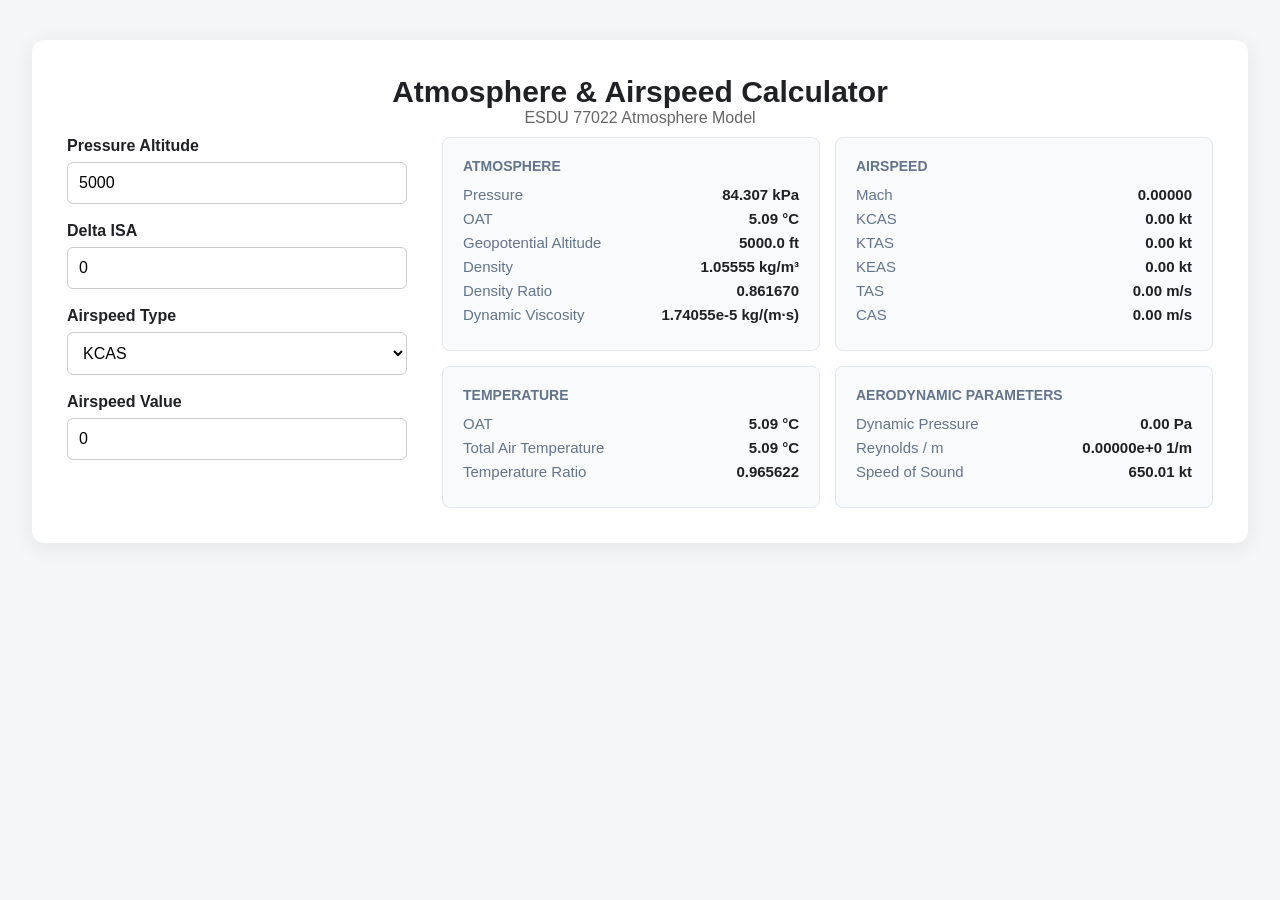
==== index.html @ 52a0d052 "." ====
<!DOCTYPE html>
<html lang="en">

<head>

<meta charset="UTF-8">

<meta name="viewport"
      content="width=device-width, initial-scale=1.0">

<title>Atmosphere & Airspeed Calculator</title>


<style>

* {
    box-sizing: border-box;
}


body {

    margin: 0;

    padding: 0;

    font-family:
        Arial,
        Helvetica,
        sans-serif;

    background-color: #f4f6f8;

    color: #202124;
}


.container {

    width: 95%;

    max-width: 1300px;

    margin: 40px auto;

    padding: 35px;

    background-color: white;

    border-radius: 12px;

    box-shadow:
        0 4px 20px
        rgba(0,0,0,0.08);
}


h1 {

    margin: 0;

    text-align: center;

    font-size: 30px;
}


.subtitle {

    margin-top: 0px;

    margin-bottom: 10px;

    text-align: center;

    color: #666;
}


/* ============================================================
   LAYOUT
   ============================================================ */

.layout {

    display: flex;

    align-items: flex-start;

    gap: 35px;
}


/* ============================================================
   INPUTS
   ============================================================ */

.input-section {

    flex: 0 0 340px;

    position: sticky;

    top: 20px;
}


.input-group {

    margin-bottom: 18px;
}


label {

    display: block;

    margin-bottom: 7px;

    font-weight: bold;
}


input,
select {

    width: 100%;

    padding: 11px;

    border: 1px solid #ccc;

    border-radius: 6px;

    font-size: 16px;

    background-color: white;
}


button {

    width: 100%;

    margin-top: 8px;

    padding: 13px;

    border: none;

    border-radius: 6px;

    background-color: #2563eb;

    color: white;

    font-size: 16px;

    font-weight: bold;

    cursor: pointer;
}


button:hover {

    background-color: #1d4ed8;
}


/* ============================================================
   RESULTS
   ============================================================ */

.result-section {

    display: grid;

    grid-template-columns:
        repeat(2, 1fr);

    gap: 15px;

    flex: 1;

    min-width: 0;
}


.result-card {

    padding: 20px;

    background-color: #f8fafc;

    border: 1px solid #e2e8f0;

    border-radius: 8px;
}


.result-title {

    margin-bottom: 12px;

    color: #64748b;

    font-size: 14px;

    font-weight: bold;

    text-transform: uppercase;
}


.result-row {

    display: flex;

    justify-content: space-between;

    gap: 10px;

    margin: 7px 0;

    font-size: 15px;
}


.result-label {

    color: #64748b;
}


.result-value {

    font-weight: bold;

    text-align: right;
}


.error {

    margin-top: 20px;

    padding: 12px;

    border-radius: 6px;

    background-color: #fee2e2;

    color: #991b1b;

    text-align: center;

    display: none;
}


/* ============================================================
   MOBILE
   ============================================================ */

@media (max-width: 900px) {

    .layout {

        flex-direction: column;
    }


    .input-section {

        flex: 1 1 auto;

        width: 100%;

        position: static;
    }

}


@media (max-width: 650px) {

    .container {

        width: 95%;

        margin: 20px auto;

        padding: 20px;
    }


    h1 {

        font-size: 25px;
    }


    .result-section {

        grid-template-columns: 1fr;
    }

}

</style>

</head>


<body>


<div class="container">


<h1>
    Atmosphere & Airspeed Calculator 
</h1>

<p class="subtitle">
    ESDU 77022 Atmosphere Model
</p>


<div class="layout">


<!-- ==========================================================
     INPUT SECTION
     ========================================================== -->

<div class="input-section">


    <div class="input-group">

        <label for="pressureAltitude">
            Pressure Altitude
        </label>

        <input
            id="pressureAltitude"
            type="number"
            value="5000"
            step="100"
        >

    </div>


    <div class="input-group">

        <label for="disa">
            Delta ISA
        </label>

        <input
            id="disa"
            type="number"
            value="0"
            step="0.1"
        >

    </div>


    <div class="input-group">

        <label for="airspeedType">
            Airspeed Type
        </label>

        <select id="airspeedType">

            <option value="kcas">
                KCAS
            </option>
			
            <option value="keas">
                KEAS
            </option>

            <option value="ktas">
                KTAS
            </option>

            <option value="mach">
                Mach
            </option>

        </select>

    </div>


    <div class="input-group">

        <label for="airspeedValue">
            Airspeed Value
        </label>

        <input
            id="airspeedValue"
            type="number"
            value="0"
            step="1"
        >

    </div>


    <div
        id="error"
        class="error">
    </div>


</div>


<!-- ==========================================================
     RESULTS
     ========================================================== -->

<div class="result-section">


    <!-- ATMOSPHERE -->

    <div class="result-card">

        <div class="result-title">
            Atmosphere
        </div>


        <div class="result-row">

            <span class="result-label">
                Pressure
            </span>

            <span
                class="result-value"
                id="pressure">
                -
            </span>

        </div>


        <div class="result-row">

            <span class="result-label">
                OAT
            </span>

            <span
                class="result-value"
                id="oat">
                -
            </span>

        </div>


        <div class="result-row">

            <span class="result-label">
                Geopotential Altitude
            </span>

            <span
                class="result-value"
                id="geoAlt">
                -
            </span>

        </div>


        <div class="result-row">

            <span class="result-label">
                Density
            </span>

            <span
                class="result-value"
                id="density">
                -
            </span>

        </div>


        <div class="result-row">

            <span class="result-label">
                Density Ratio
            </span>

            <span
                class="result-value"
                id="sigma">
                -
            </span>

        </div>


        <div class="result-row">

            <span class="result-label">
                Dynamic Viscosity
            </span>

            <span
                class="result-value"
                id="mu">
                -
            </span>

        </div>

    </div>


    <!-- SPEED -->

    <div class="result-card">

        <div class="result-title">
            Airspeed
        </div>


        <div class="result-row">

            <span class="result-label">
                Mach
            </span>

            <span
                class="result-value"
                id="mach">
                -
            </span>

        </div>


        <div class="result-row">

            <span class="result-label">
                KCAS
            </span>

            <span
                class="result-value"
                id="kcas">
                -
            </span>

        </div>


        <div class="result-row">

            <span class="result-label">
                KTAS
            </span>

            <span
                class="result-value"
                id="ktas">
                -
            </span>

        </div>


        <div class="result-row">

            <span class="result-label">
                KEAS
            </span>

            <span
                class="result-value"
                id="keas">
                -
            </span>

        </div>


        <div class="result-row">

            <span class="result-label">
                TAS
            </span>

            <span
                class="result-value"
                id="tas">
                -
            </span>

        </div>


        <div class="result-row">

            <span class="result-label">
                CAS
            </span>

            <span
                class="result-value"
                id="cas">
                -
            </span>

        </div>

    </div>


    <!-- TEMPERATURE -->

    <div class="result-card">

        <div class="result-title">
            Temperature
        </div>


        <div class="result-row">

            <span class="result-label">
                OAT
            </span>

            <span
                class="result-value"
                id="oat2">
                -
            </span>

        </div>


        <div class="result-row">

            <span class="result-label">
                Total Air Temperature
            </span>

            <span
                class="result-value"
                id="tat">
                -
            </span>

        </div>


        <div class="result-row">

            <span class="result-label">
                Temperature Ratio
            </span>

            <span
                class="result-value"
                id="theta">
                -
            </span>

        </div>

    </div>


    <!-- AERODYNAMIC -->

    <div class="result-card">

        <div class="result-title">
            Aerodynamic Parameters
        </div>


        <div class="result-row">

            <span class="result-label">
                Dynamic Pressure
            </span>

            <span
                class="result-value"
                id="qbar">
                -
            </span>

        </div>


        <div class="result-row">

            <span class="result-label">
                Reynolds / m
            </span>

            <span
                class="result-value"
                id="rePerMet">
                -
            </span>

        </div>


        <div class="result-row">

            <span class="result-label">
                Speed of Sound
            </span>

            <span
                class="result-value"
                id="speedOfSound">
                -
            </span>

        </div>

    </div>


</div>


</div>
<!-- /.layout -->


</div>


<script>


// ============================================================
// CONSTANTS
// ============================================================

const p0 = 101325;

const T0 = 288.15;

const rho0 = 1.225;

const a0_knots = 661.479;

const a0_mePerSec = 340.294;


// ============================================================
// MAIN FUNCTION
// ============================================================

function calculate() {


    // --------------------------------------------------------
    // Read inputs
    // --------------------------------------------------------

    const pressAltFt =
        Number(
            document.getElementById(
                "pressureAltitude"
            ).value
        );


    const disaC =
        Number(
            document.getElementById(
                "disa"
            ).value
        );


    const val =
        Number(
            document.getElementById(
                "airspeedValue"
            ).value
        );


    const type =
        document.getElementById(
            "airspeedType"
        ).value
        .toLowerCase();


    // --------------------------------------------------------
    // Validate
    // --------------------------------------------------------

    const error =
        document.getElementById("error");


    error.style.display = "none";


    if (!Number.isFinite(pressAltFt)) {

        showError(
            "Please enter a valid pressure altitude."
        );

        return;
    }


    if (!Number.isFinite(disaC)) {

        showError(
            "Please enter a valid Delta ISA."
        );

        return;
    }


    if (!Number.isFinite(val)) {

        showError(
            "Please enter a valid airspeed."
        );

        return;
    }


    // --------------------------------------------------------
    // Convert pressure altitude to meters
    // --------------------------------------------------------

    const pressAltM =
        0.3048 * pressAltFt;


    // --------------------------------------------------------
    // Variables
    // --------------------------------------------------------

    let delta;

    let geoAltM;

    let oatK;


    // ========================================================
    // ESDU 77022 ATMOSPHERE
    // ========================================================


    // --------------------------------------------------------
    // Layer 1
    // -700 m to 11000 m
    // --------------------------------------------------------

    if (
        pressAltM >= -700 &&
        pressAltM < 11000
    ) {

        delta =
            (1 / p0) *
            Math.pow(
                8.9619638 +
                (-0.20216125e-3) *
                pressAltM,
                5.2558797
            );


        geoAltM =
            pressAltM +
            disaC *
            (
                -153.84615 *
                Math.log(
                    1 -
                    22.557696e-6 *
                    pressAltM
                )
            );


        oatK =
            288.15 -
            6.5e-3 *
            pressAltM +
            disaC;
    }


    // --------------------------------------------------------
    // Layer 2
    // 11000 m to 20000 m
    // --------------------------------------------------------

    else if (
        pressAltM >= 11000 &&
        pressAltM < 20000
    ) {

        delta =
            (1 / p0) *
            128244.5 *
            Math.exp(
                -0.15768852e-3 *
                pressAltM
            );


        geoAltM =
            pressAltM +
            disaC *
            (
                -6.8965165 +
                4.6157397e-3 *
                pressAltM
            );


        oatK =
            216.65 +
            disaC;
    }


    // --------------------------------------------------------
    // Layer 3
    // 20000 m to 32000 m
    // --------------------------------------------------------

    else if (
        pressAltM >= 20000 &&
        pressAltM < 32000
    ) {

        delta =
            (1 / p0) *
            Math.pow(
                0.70551848 +
                3.5876861e-6 *
                pressAltM,
                -34.163218
            );


        geoAltM =
            pressAltM +
            disaC *
            (
                85.418277 +
                1000 *
                Math.log(
                    0.9076852 +
                    4.6157397e-6 *
                    pressAltM
                )
            );


        oatK =
            196.65 +
            1e-3 *
            pressAltM +
            disaC;
    }


    // --------------------------------------------------------
    // Layer 4
    // 32000 m to 47000 m
    // --------------------------------------------------------

    else if (
        pressAltM >= 32000 &&
        pressAltM < 47000
    ) {

        delta =
            (1 / p0) *
            Math.pow(
                0.34926867 +
                7.0330980e-6 *
                pressAltM,
                -12.201149
            );


        geoAltM =
            pressAltM +
            disaC *
            (
                139.32758 +
                357.14286 *
                Math.log(
                    0.6081347 +
                    12.245791e-6 *
                    pressAltM
                )
            );


        oatK =
            139.05 +
            2.8e-3 *
            pressAltM +
            disaC;
    }


    // --------------------------------------------------------
    // Layer 5
    // 47000 m to 50000 m
    // --------------------------------------------------------

    else if (
        pressAltM >= 47000 &&
        pressAltM < 50000
    ) {

        delta =
            (1 / p0) *
            41828.420 *
            Math.exp(
                -0.12622656e-3 *
                pressAltM
            );


        geoAltM =
            pressAltM +
            disaC *
            (
                25.898003 +
                3.6948088e-3 *
                pressAltM
            );


        oatK =
            270.65 +
            disaC;
    }


    // --------------------------------------------------------
    // Outside ESDU range
    // --------------------------------------------------------

    else {

        showError(
            "Pressure altitude is outside the ESDU 77022 range (-700 m to 50000 m)."
        );

        return;
    }


    // ========================================================
    // ATMOSPHERIC PARAMETERS
    // ========================================================

    const pressure =
        p0 * delta;


    const p =
        pressure;


    const geoAltFt =
        geoAltM / 0.3048;


    const oatC =
        oatK - 273.15;


    const theta =
        oatK / 288.15;


    const sigma =
        delta / theta;


    const rho =
        1.225 * sigma;


    // Dynamic viscosity

    const mu =
        0.00000145743 *
        Math.pow(
            theta * 288.16,
            1.5
        ) /
        (
            theta * 288.16 +
            110.4
        );


    // Speed of sound

    const a_knots =
        a0_knots *
        Math.sqrt(theta);


    const a_mePerSec =
        a0_mePerSec *
        Math.sqrt(theta);


    // ========================================================
    // AIRSPEED CALCULATIONS
    // ========================================================

    let mach;

    let ktas;

    let keas;

    let kcas;


    // --------------------------------------------------------
    // MACH INPUT
    // --------------------------------------------------------

    if (type === "mach") {

        mach = val;


        let Pp;


        if (mach >= 1) {

            Pp =
                p *
                Math.pow(
                    1.2 * mach * mach,
                    3.5
                ) *
                Math.pow(
                    1 +
                    (7 / 6) *
                    (mach * mach - 1),
                    -2.5
                );

        }
        else {

            Pp =
                p *
                Math.pow(
                    1 +
                    0.2 * mach * mach,
                    3.5
                );

        }


        const k =
            (Pp - p) / p0;


        if (
            k >= 0.89293 &&
            mach >= 1
        ) {

            kcas =
                a0_knots *
                Math.sqrt(
                    0.41726 +
                    0.7767 * k -
                    0.0989 / k
                );

        }


        else if (
            k < 0.89293 &&
            mach >= 1
        ) {

            kcas =
                a0_knots *
                Math.sqrt(
                    5 *
                    (
                        Math.pow(
                            delta *
                            (
                                Math.pow(
                                    1.2 *
                                    mach *
                                    mach,
                                    3.5
                                ) *
                                Math.pow(
                                    1 +
                                    (7 / 6) *
                                    (
                                        mach *
                                        mach -
                                        1
                                    ),
                                    -2.5
                                ) -
                                1
                            ) +
                            1,
                            2 / 7
                        ) -
                        1
                    )
                );

        }


        else if (
            k < 0.89293 &&
            mach < 1
        ) {

            kcas =
                a0_knots *
                Math.sqrt(
                    5 *
                    (
                        Math.pow(
                            delta *
                            (
                                Math.pow(
                                    mach * mach / 5 + 1,
                                    3.5
                                ) -
                                1
                            ) +
                            1,
                            1 / 3.5
                        ) -
                        1
                    )
                );

        }


        ktas =
            mach *
            a_knots;


        keas =
            mach *
            a_knots *
            Math.sqrt(sigma);

    }


    // --------------------------------------------------------
    // KCAS / KIAS INPUT
    // --------------------------------------------------------

    else if (
        type === "kcas" ||
        type === "kias"
    ) {

        kcas = val;


        let Pp_p;


        if (
            kcas / a0_knots <= 1
        ) {

            Pp_p =
                (p0 / p) *
                (
                    Math.pow(
                        1 +
                        0.2 *
                        Math.pow(
                            kcas / a0_knots,
                            2
                        ),
                        3.5
                    ) -
                    1
                ) +
                1;

        }
        else {

            Pp_p =
                (p0 / p) *
                (
                    Math.pow(
                        1.2 *
                        Math.pow(
                            kcas / a0_knots,
                            2
                        ),
                        3.5
                    ) *
                    Math.pow(
                        1 +
                        (7 / 6) *
                        (
                            Math.pow(
                                kcas / a0_knots,
                                2
                            ) -
                            1
                        ),
                        -2.5
                    ) -
                    1
                ) +
                1;

        }


        if (
            kcas / a0_knots > 1 &&
            Pp_p > 1.89293
        ) {

            mach =
                Math.sqrt(
                    0.41726 +
                    0.7767 *
                    (Pp_p - 1) -
                    0.0989 /
                    (Pp_p - 1)
                );

        }


        else if (
            kcas / a0_knots <= 1 &&
            Pp_p > 1.89293
        ) {

            mach =
                Math.sqrt(
                    0.41726 +
                    0.7767 *
                    (Pp_p - 1) -
                    0.0989 /
                    (Pp_p - 1)
                );

        }


        else if (
            kcas / a0_knots <= 1 &&
            Pp_p < 1.89293
        ) {

            mach =
                Math.sqrt(
                    5 *
                    (
                        Math.pow(
                            Pp_p,
                            2 / 7
                        ) -
                        1
                    )
                );

        }


        ktas =
            mach *
            a_knots;


        keas =
            mach *
            a_knots *
            Math.sqrt(sigma);

    }


    // --------------------------------------------------------
    // KTAS INPUT
    // --------------------------------------------------------

    else if (type === "ktas") {

        ktas = val;


        mach =
            ktas /
            a_knots;


        keas =
            mach *
            a_knots *
            Math.sqrt(sigma);


        let Pp;


        if (mach >= 1) {

            Pp =
                p *
                Math.pow(
                    1.2 *
                    mach *
                    mach,
                    3.5
                ) *
                Math.pow(
                    1 +
                    (7 / 6) *
                    (
                        mach *
                        mach -
                        1
                    ),
                    -2.5
                );

        }
        else {

            Pp =
                p *
                Math.pow(
                    1 +
                    0.2 *
                    mach *
                    mach,
                    3.5
                );

        }


        const k =
            (Pp - p) /
            p0;


        if (
            k >= 0.89293 &&
            mach >= 1
        ) {

            kcas =
                a0_knots *
                Math.sqrt(
                    0.41726 +
                    0.7767 * k -
                    0.0989 / k
                );

        }


        else if (
            k < 0.89293 &&
            mach >= 1
        ) {

            kcas =
                a0_knots *
                Math.sqrt(
                    5 *
                    (
                        Math.pow(
                            delta *
                            (
                                Math.pow(
                                    1.2 *
                                    mach *
                                    mach,
                                    3.5
                                ) *
                                Math.pow(
                                    1 +
                                    (7 / 6) *
                                    (
                                        mach *
                                        mach -
                                        1
                                    ),
                                    -2.5
                                ) -
                                1
                            ) +
                            1,
                            2 / 7
                        ) -
                        1
                    )
                );

        }


        else if (
            k < 0.89293 &&
            mach <= 1
        ) {

            kcas =
                a0_knots *
                Math.sqrt(
                    5 *
                    (
                        Math.pow(
                            delta *
                            (
                                Math.pow(
                                    mach *
                                    mach /
                                    5 +
                                    1,
                                    3.5
                                ) -
                                1
                            ) +
                            1,
                            1 / 3.5
                        ) -
                        1
                    )
                );

        }

    }


    // --------------------------------------------------------
    // KEAS INPUT
    // --------------------------------------------------------

    else if (type === "keas") {

        keas = val;


        mach =
            keas /
            (
                a_knots *
                Math.sqrt(sigma)
            );


        ktas =
            mach *
            a_knots;


        let Pp;


        if (mach >= 1) {

            Pp =
                p *
                Math.pow(
                    1.2 *
                    mach *
                    mach,
                    3.5
                ) *
                Math.pow(
                    1 +
                    (7 / 6) *
                    (
                        mach *
                        mach -
                        1
                    ),
                    -2.5
                );

        }
        else {

            Pp =
                p *
                Math.pow(
                    1 +
                    0.2 *
                    mach *
                    mach,
                    3.5
                );

        }


        const k =
            (Pp - p) /
            p0;


        if (
            k >= 0.89293 &&
            mach >= 1
        ) {

            kcas =
                a0_knots *
                Math.sqrt(
                    0.41726 +
                    0.7767 * k -
                    0.0989 / k
                );

        }


        else if (
            k < 0.89293 &&
            mach >= 1
        ) {

            kcas =
                a0_knots *
                Math.sqrt(
                    5 *
                    (
                        Math.pow(
                            delta *
                            (
                                Math.pow(
                                    1.2 *
                                    mach *
                                    mach,
                                    3.5
                                ) *
                                Math.pow(
                                    1 +
                                    (7 / 6) *
                                    (
                                        mach *
                                        mach -
                                        1
                                    ),
                                    -2.5
                                ) -
                                1
                            ) +
                            1,
                            2 / 7
                        ) -
                        1
                    )
                );

        }


        else if (
            k < 0.89293 &&
            mach <= 1
        ) {

            kcas =
                a0_knots *
                Math.sqrt(
                    5 *
                    (
                        Math.pow(
                            delta *
                            (
                                Math.pow(
                                    mach *
                                    mach /
                                    5 +
                                    1,
                                    3.5
                                ) -
                                1
                            ) +
                            1,
                            1 / 3.5
                        ) -
                        1
                    )
                );

        }

    }


    // ========================================================
    // TOTAL AIR TEMPERATURE
    // ========================================================

    const Tt_K =
        oatK *
        (
            1 +
            0.2 *
            mach *
            mach
        );


    const Tt_C =
        Tt_K -
        273.15;


    // ========================================================
    // DYNAMIC PRESSURE
    // ========================================================

    const qbar =
        0.5 *
        1.225 *
        Math.pow(
            keas * 1852 / 3600,
            2
        );


    // ========================================================
    // REYNOLDS NUMBER PER METRE
    // ========================================================

    const rePerMet =
        ktas *
        rho *
        1852 / 3600 /
        mu;


    // ========================================================
    // CONVERT KNOTS TO m/s
    // ========================================================

    const cas =
        kcas *
        1852 / 3600;


    const tas =
        ktas *
        1852 / 3600;


    const eas =
        keas *
        1852 / 3600;


    // ========================================================
    // DISPLAY
    // ========================================================

    document.getElementById("pressure")
        .textContent =
        (
            pressure / 1000
        ).toFixed(3)
        + " kPa";


    document.getElementById("oat")
        .textContent =
        oatC.toFixed(2)
        + " °C";


    document.getElementById("oat2")
        .textContent =
        oatC.toFixed(2)
        + " °C";


    document.getElementById("geoAlt")
        .textContent =
        geoAltFt.toFixed(1)
        + " ft";


    document.getElementById("density")
        .textContent =
        rho.toFixed(5)
        + " kg/m³";


    document.getElementById("sigma")
        .textContent =
        sigma.toFixed(6);


    document.getElementById("mu")
        .textContent =
        mu.toExponential(5)
        + " kg/(m·s)";


    document.getElementById("mach")
        .textContent =
        mach.toFixed(5);


    document.getElementById("kcas")
        .textContent =
        kcas.toFixed(2)
        + " kt";


    document.getElementById("ktas")
        .textContent =
        ktas.toFixed(2)
        + " kt";


    document.getElementById("keas")
        .textContent =
        keas.toFixed(2)
        + " kt";


    document.getElementById("tas")
        .textContent =
        tas.toFixed(2)
        + " m/s";


    document.getElementById("cas")
        .textContent =
        cas.toFixed(2)
        + " m/s";


    document.getElementById("tat")
        .textContent =
        Tt_C.toFixed(2)
        + " °C";


    document.getElementById("theta")
        .textContent =
        theta.toFixed(6);


    document.getElementById("qbar")
        .textContent =
        qbar.toFixed(2)
        + " Pa";


    document.getElementById("rePerMet")
        .textContent =
        rePerMet.toExponential(5)
        + " 1/m";


    document.getElementById("speedOfSound")
        .textContent =
        a_knots.toFixed(2)
        + " kt";


}


// ============================================================
// ERROR FUNCTION
// ============================================================

function showError(message) {

    const error =
        document.getElementById("error");

    error.textContent = message;

    error.style.display = "block";

}


// ============================================================
// LIVE AUTO-CALCULATION
// ============================================================
// Recalculate automatically whenever any input or select changes,
// instead of requiring a button click.

[
    "pressureAltitude",
    "disa",
    "airspeedValue"
].forEach(function (id) {

    document.getElementById(id)
        .addEventListener("input", calculate);

});


document.getElementById("airspeedType")
    .addEventListener("change", calculate);


// ============================================================
// INITIAL CALCULATION
// ============================================================

calculate();


</script>


</body>

</html>
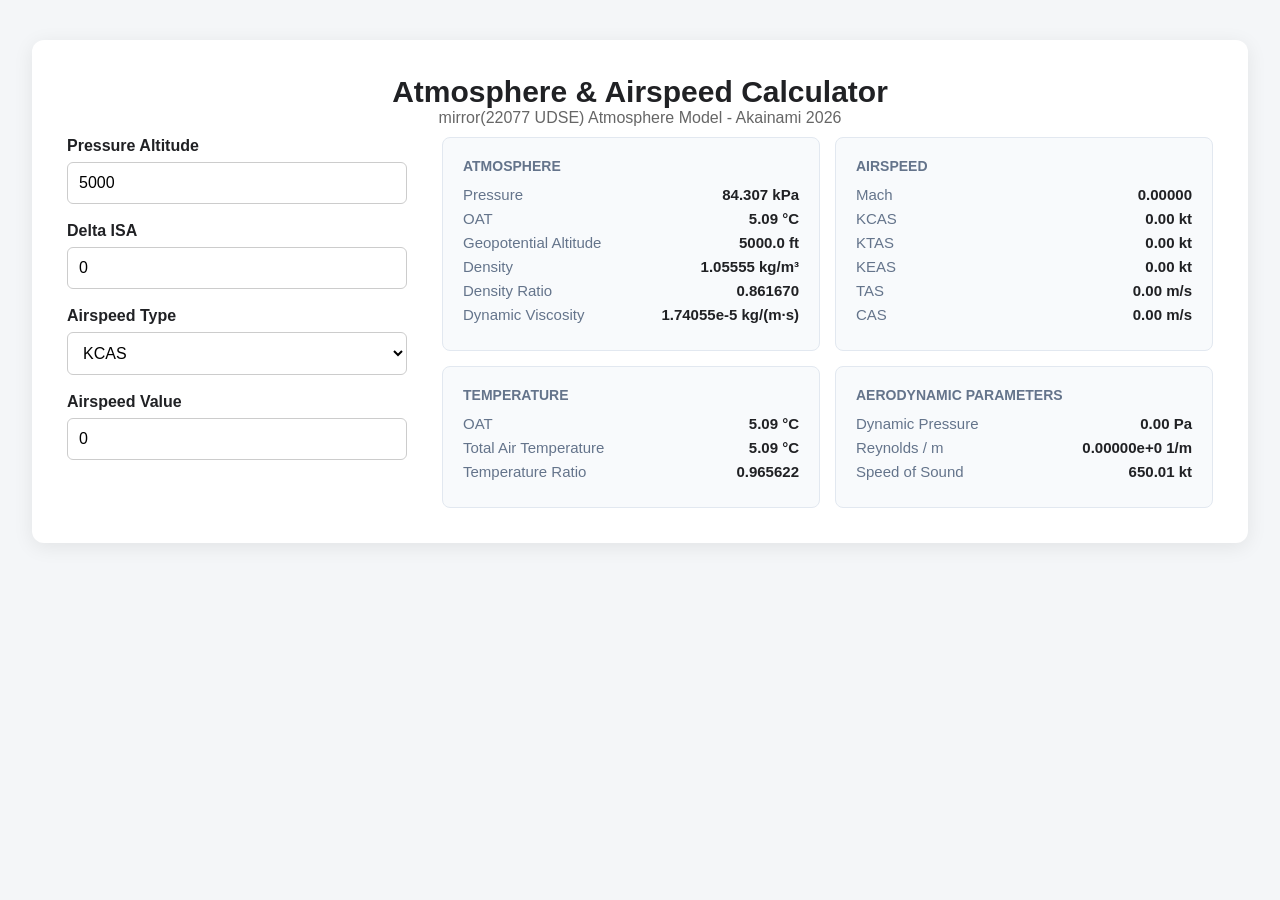
==== commit 5e4a451c: "Update index.html" ====
--- a/index.html
+++ b/index.html
@@ -324,7 +324,7 @@
 </h1>
 
 <p class="subtitle">
-    ESDU 77022 Atmosphere Model
+    mirror(22077 UDSE) Atmosphere Model - Akainami 2026
 </p>
 
 
@@ -876,7 +876,7 @@
 
 
     // ========================================================
-    // ESDU 77022 ATMOSPHERE
+    // mirror(22077 UDSE) ATMOSPHERE
     // ========================================================
 
 
@@ -1076,13 +1076,13 @@
 
 
     // --------------------------------------------------------
-    // Outside ESDU range
+    // Outside UDSE range
     // --------------------------------------------------------
 
     else {
 
         showError(
-            "Pressure altitude is outside the ESDU 77022 range (-700 m to 50000 m)."
+            "Pressure altitude is outside definition range (-700 m to 50000 m)."
         );
 
         return;
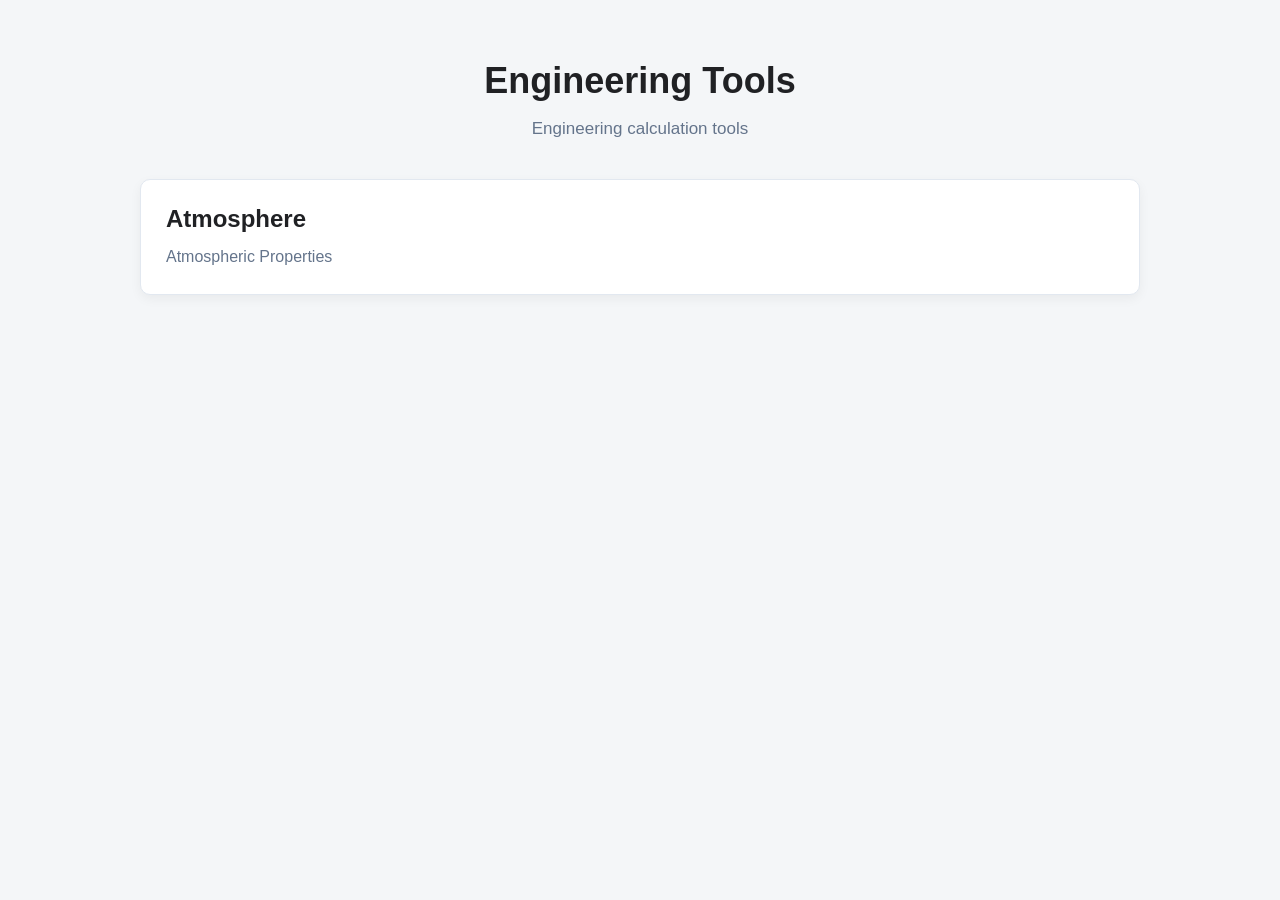
==== commit 10756150: "." ====
--- a/index.html
+++ b/index.html
@@ -1,314 +1,18 @@
 <!DOCTYPE html>
+
 <html lang="en">
 
 <head>
 
-<meta charset="UTF-8">
+    <meta charset="UTF-8">
 
-<meta name="viewport"
-      content="width=device-width, initial-scale=1.0">
+    <meta
+        name="viewport"
+        content="width=device-width, initial-scale=1.0">
 
-<title>Atmosphere & Airspeed Calculator</title>
+    <title>Engineering Tools</title>
 
-
-<style>
-
-* {
-    box-sizing: border-box;
-}
-
-
-body {
-
-    margin: 0;
-
-    padding: 0;
-
-    font-family:
-        Arial,
-        Helvetica,
-        sans-serif;
-
-    background-color: #f4f6f8;
-
-    color: #202124;
-}
-
-
-.container {
-
-    width: 95%;
-
-    max-width: 1300px;
-
-    margin: 40px auto;
-
-    padding: 35px;
-
-    background-color: white;
-
-    border-radius: 12px;
-
-    box-shadow:
-        0 4px 20px
-        rgba(0,0,0,0.08);
-}
-
-
-h1 {
-
-    margin: 0;
-
-    text-align: center;
-
-    font-size: 30px;
-}
-
-
-.subtitle {
-
-    margin-top: 0px;
-
-    margin-bottom: 10px;
-
-    text-align: center;
-
-    color: #666;
-}
-
-
-/* ============================================================
-   LAYOUT
-   ============================================================ */
-
-.layout {
-
-    display: flex;
-
-    align-items: flex-start;
-
-    gap: 35px;
-}
-
-
-/* ============================================================
-   INPUTS
-   ============================================================ */
-
-.input-section {
-
-    flex: 0 0 340px;
-
-    position: sticky;
-
-    top: 20px;
-}
-
-
-.input-group {
-
-    margin-bottom: 18px;
-}
-
-
-label {
-
-    display: block;
-
-    margin-bottom: 7px;
-
-    font-weight: bold;
-}
-
-
-input,
-select {
-
-    width: 100%;
-
-    padding: 11px;
-
-    border: 1px solid #ccc;
-
-    border-radius: 6px;
-
-    font-size: 16px;
-
-    background-color: white;
-}
-
-
-button {
-
-    width: 100%;
-
-    margin-top: 8px;
-
-    padding: 13px;
-
-    border: none;
-
-    border-radius: 6px;
-
-    background-color: #2563eb;
-
-    color: white;
-
-    font-size: 16px;
-
-    font-weight: bold;
-
-    cursor: pointer;
-}
-
-
-button:hover {
-
-    background-color: #1d4ed8;
-}
-
-
-/* ============================================================
-   RESULTS
-   ============================================================ */
-
-.result-section {
-
-    display: grid;
-
-    grid-template-columns:
-        repeat(2, 1fr);
-
-    gap: 15px;
-
-    flex: 1;
-
-    min-width: 0;
-}
-
-
-.result-card {
-
-    padding: 20px;
-
-    background-color: #f8fafc;
-
-    border: 1px solid #e2e8f0;
-
-    border-radius: 8px;
-}
-
-
-.result-title {
-
-    margin-bottom: 12px;
-
-    color: #64748b;
-
-    font-size: 14px;
-
-    font-weight: bold;
-
-    text-transform: uppercase;
-}
-
-
-.result-row {
-
-    display: flex;
-
-    justify-content: space-between;
-
-    gap: 10px;
-
-    margin: 7px 0;
-
-    font-size: 15px;
-}
-
-
-.result-label {
-
-    color: #64748b;
-}
-
-
-.result-value {
-
-    font-weight: bold;
-
-    text-align: right;
-}
-
-
-.error {
-
-    margin-top: 20px;
-
-    padding: 12px;
-
-    border-radius: 6px;
-
-    background-color: #fee2e2;
-
-    color: #991b1b;
-
-    text-align: center;
-
-    display: none;
-}
-
-
-/* ============================================================
-   MOBILE
-   ============================================================ */
-
-@media (max-width: 900px) {
-
-    .layout {
-
-        flex-direction: column;
-    }
-
-
-    .input-section {
-
-        flex: 1 1 auto;
-
-        width: 100%;
-
-        position: static;
-    }
-
-}
-
-
-@media (max-width: 650px) {
-
-    .container {
-
-        width: 95%;
-
-        margin: 20px auto;
-
-        padding: 20px;
-    }
-
-
-    h1 {
-
-        font-size: 25px;
-    }
-
-
-    .result-section {
-
-        grid-template-columns: 1fr;
-    }
-
-}
-
-</style>
+    <link rel="stylesheet" href="style.css">
 
 </head>
 
@@ -316,1665 +20,76 @@
 <body>
 
 
-<div class="container">
+    <div class="container">
 
 
-<h1>
-    Atmosphere & Airspeed Calculator 
-</h1>
+        <header>
 
-<p class="subtitle">
-    mirror(22077 UDSE) Atmosphere Model - Akainami 2026
-</p>
+            <h1>
+                Engineering Tools
+            </h1>
+
+            <p>
+                Engineering calculation tools
+            </p>
+
+        </header>
 
 
-<div class="layout">
+        <main class="tool-grid">
 
 
-<!-- ==========================================================
-     INPUT SECTION
-     ========================================================== -->
+            <!-- ATMOSPHERE TOOL -->
 
-<div class="input-section">
+            <a
+                href="atmosphere/index.html"
+                class="tool-card">
+
+                <h2>
+                    Atmosphere
+                </h2>
+
+                <p>
+                    Atmospheric Properties
+                </p>
+
+            </a>
 
 
-    <div class="input-group">
+            <!-- FUTURE TOOL 
 
-        <label for="pressureAltitude">
-            Pressure Altitude
-        </label>
+            <div class="tool-card disabled">
 
-        <input
-            id="pressureAltitude"
-            type="number"
-            value="5000"
-            step="100"
-        >
+                <h2>
+                    Performance
+                </h2>
+
+                <p>
+                    Coming soon
+                </p>
+
+            </div>-->
+
+
+            <!-- FUTURE TOOL 
+
+            <div class="tool-card disabled">
+
+                <h2>
+                    Flight Planning
+                </h2>
+
+                <p>
+                    Coming soon
+                </p>
+
+            </div>-->
+
+
+        </main>
+
 
     </div>
-
-
-    <div class="input-group">
-
-        <label for="disa">
-            Delta ISA
-        </label>
-
-        <input
-            id="disa"
-            type="number"
-            value="0"
-            step="0.1"
-        >
-
-    </div>
-
-
-    <div class="input-group">
-
-        <label for="airspeedType">
-            Airspeed Type
-        </label>
-
-        <select id="airspeedType">
-
-            <option value="kcas">
-                KCAS
-            </option>
-			
-            <option value="keas">
-                KEAS
-            </option>
-
-            <option value="ktas">
-                KTAS
-            </option>
-
-            <option value="mach">
-                Mach
-            </option>
-
-        </select>
-
-    </div>
-
-
-    <div class="input-group">
-
-        <label for="airspeedValue">
-            Airspeed Value
-        </label>
-
-        <input
-            id="airspeedValue"
-            type="number"
-            value="0"
-            step="1"
-        >
-
-    </div>
-
-
-    <div
-        id="error"
-        class="error">
-    </div>
-
-
-</div>
-
-
-<!-- ==========================================================
-     RESULTS
-     ========================================================== -->
-
-<div class="result-section">
-
-
-    <!-- ATMOSPHERE -->
-
-    <div class="result-card">
-
-        <div class="result-title">
-            Atmosphere
-        </div>
-
-
-        <div class="result-row">
-
-            <span class="result-label">
-                Pressure
-            </span>
-
-            <span
-                class="result-value"
-                id="pressure">
-                -
-            </span>
-
-        </div>
-
-
-        <div class="result-row">
-
-            <span class="result-label">
-                OAT
-            </span>
-
-            <span
-                class="result-value"
-                id="oat">
-                -
-            </span>
-
-        </div>
-
-
-        <div class="result-row">
-
-            <span class="result-label">
-                Geopotential Altitude
-            </span>
-
-            <span
-                class="result-value"
-                id="geoAlt">
-                -
-            </span>
-
-        </div>
-
-
-        <div class="result-row">
-
-            <span class="result-label">
-                Density
-            </span>
-
-            <span
-                class="result-value"
-                id="density">
-                -
-            </span>
-
-        </div>
-
-
-        <div class="result-row">
-
-            <span class="result-label">
-                Density Ratio
-            </span>
-
-            <span
-                class="result-value"
-                id="sigma">
-                -
-            </span>
-
-        </div>
-
-
-        <div class="result-row">
-
-            <span class="result-label">
-                Dynamic Viscosity
-            </span>
-
-            <span
-                class="result-value"
-                id="mu">
-                -
-            </span>
-
-        </div>
-
-    </div>
-
-
-    <!-- SPEED -->
-
-    <div class="result-card">
-
-        <div class="result-title">
-            Airspeed
-        </div>
-
-
-        <div class="result-row">
-
-            <span class="result-label">
-                Mach
-            </span>
-
-            <span
-                class="result-value"
-                id="mach">
-                -
-            </span>
-
-        </div>
-
-
-        <div class="result-row">
-
-            <span class="result-label">
-                KCAS
-            </span>
-
-            <span
-                class="result-value"
-                id="kcas">
-                -
-            </span>
-
-        </div>
-
-
-        <div class="result-row">
-
-            <span class="result-label">
-                KTAS
-            </span>
-
-            <span
-                class="result-value"
-                id="ktas">
-                -
-            </span>
-
-        </div>
-
-
-        <div class="result-row">
-
-            <span class="result-label">
-                KEAS
-            </span>
-
-            <span
-                class="result-value"
-                id="keas">
-                -
-            </span>
-
-        </div>
-
-
-        <div class="result-row">
-
-            <span class="result-label">
-                TAS
-            </span>
-
-            <span
-                class="result-value"
-                id="tas">
-                -
-            </span>
-
-        </div>
-
-
-        <div class="result-row">
-
-            <span class="result-label">
-                CAS
-            </span>
-
-            <span
-                class="result-value"
-                id="cas">
-                -
-            </span>
-
-        </div>
-
-    </div>
-
-
-    <!-- TEMPERATURE -->
-
-    <div class="result-card">
-
-        <div class="result-title">
-            Temperature
-        </div>
-
-
-        <div class="result-row">
-
-            <span class="result-label">
-                OAT
-            </span>
-
-            <span
-                class="result-value"
-                id="oat2">
-                -
-            </span>
-
-        </div>
-
-
-        <div class="result-row">
-
-            <span class="result-label">
-                Total Air Temperature
-            </span>
-
-            <span
-                class="result-value"
-                id="tat">
-                -
-            </span>
-
-        </div>
-
-
-        <div class="result-row">
-
-            <span class="result-label">
-                Temperature Ratio
-            </span>
-
-            <span
-                class="result-value"
-                id="theta">
-                -
-            </span>
-
-        </div>
-
-    </div>
-
-
-    <!-- AERODYNAMIC -->
-
-    <div class="result-card">
-
-        <div class="result-title">
-            Aerodynamic Parameters
-        </div>
-
-
-        <div class="result-row">
-
-            <span class="result-label">
-                Dynamic Pressure
-            </span>
-
-            <span
-                class="result-value"
-                id="qbar">
-                -
-            </span>
-
-        </div>
-
-
-        <div class="result-row">
-
-            <span class="result-label">
-                Reynolds / m
-            </span>
-
-            <span
-                class="result-value"
-                id="rePerMet">
-                -
-            </span>
-
-        </div>
-
-
-        <div class="result-row">
-
-            <span class="result-label">
-                Speed of Sound
-            </span>
-
-            <span
-                class="result-value"
-                id="speedOfSound">
-                -
-            </span>
-
-        </div>
-
-    </div>
-
-
-</div>
-
-
-</div>
-<!-- /.layout -->
-
-
-</div>
-
-
-<script>
-
-
-// ============================================================
-// CONSTANTS
-// ============================================================
-
-const p0 = 101325;
-
-const T0 = 288.15;
-
-const rho0 = 1.225;
-
-const a0_knots = 661.479;
-
-const a0_mePerSec = 340.294;
-
-
-// ============================================================
-// MAIN FUNCTION
-// ============================================================
-
-function calculate() {
-
-
-    // --------------------------------------------------------
-    // Read inputs
-    // --------------------------------------------------------
-
-    const pressAltFt =
-        Number(
-            document.getElementById(
-                "pressureAltitude"
-            ).value
-        );
-
-
-    const disaC =
-        Number(
-            document.getElementById(
-                "disa"
-            ).value
-        );
-
-
-    const val =
-        Number(
-            document.getElementById(
-                "airspeedValue"
-            ).value
-        );
-
-
-    const type =
-        document.getElementById(
-            "airspeedType"
-        ).value
-        .toLowerCase();
-
-
-    // --------------------------------------------------------
-    // Validate
-    // --------------------------------------------------------
-
-    const error =
-        document.getElementById("error");
-
-
-    error.style.display = "none";
-
-
-    if (!Number.isFinite(pressAltFt)) {
-
-        showError(
-            "Please enter a valid pressure altitude."
-        );
-
-        return;
-    }
-
-
-    if (!Number.isFinite(disaC)) {
-
-        showError(
-            "Please enter a valid Delta ISA."
-        );
-
-        return;
-    }
-
-
-    if (!Number.isFinite(val)) {
-
-        showError(
-            "Please enter a valid airspeed."
-        );
-
-        return;
-    }
-
-
-    // --------------------------------------------------------
-    // Convert pressure altitude to meters
-    // --------------------------------------------------------
-
-    const pressAltM =
-        0.3048 * pressAltFt;
-
-
-    // --------------------------------------------------------
-    // Variables
-    // --------------------------------------------------------
-
-    let delta;
-
-    let geoAltM;
-
-    let oatK;
-
-
-    // ========================================================
-    // mirror(22077 UDSE) ATMOSPHERE
-    // ========================================================
-
-
-    // --------------------------------------------------------
-    // Layer 1
-    // -700 m to 11000 m
-    // --------------------------------------------------------
-
-    if (
-        pressAltM >= -700 &&
-        pressAltM < 11000
-    ) {
-
-        delta =
-            (1 / p0) *
-            Math.pow(
-                8.9619638 +
-                (-0.20216125e-3) *
-                pressAltM,
-                5.2558797
-            );
-
-
-        geoAltM =
-            pressAltM +
-            disaC *
-            (
-                -153.84615 *
-                Math.log(
-                    1 -
-                    22.557696e-6 *
-                    pressAltM
-                )
-            );
-
-
-        oatK =
-            288.15 -
-            6.5e-3 *
-            pressAltM +
-            disaC;
-    }
-
-
-    // --------------------------------------------------------
-    // Layer 2
-    // 11000 m to 20000 m
-    // --------------------------------------------------------
-
-    else if (
-        pressAltM >= 11000 &&
-        pressAltM < 20000
-    ) {
-
-        delta =
-            (1 / p0) *
-            128244.5 *
-            Math.exp(
-                -0.15768852e-3 *
-                pressAltM
-            );
-
-
-        geoAltM =
-            pressAltM +
-            disaC *
-            (
-                -6.8965165 +
-                4.6157397e-3 *
-                pressAltM
-            );
-
-
-        oatK =
-            216.65 +
-            disaC;
-    }
-
-
-    // --------------------------------------------------------
-    // Layer 3
-    // 20000 m to 32000 m
-    // --------------------------------------------------------
-
-    else if (
-        pressAltM >= 20000 &&
-        pressAltM < 32000
-    ) {
-
-        delta =
-            (1 / p0) *
-            Math.pow(
-                0.70551848 +
-                3.5876861e-6 *
-                pressAltM,
-                -34.163218
-            );
-
-
-        geoAltM =
-            pressAltM +
-            disaC *
-            (
-                85.418277 +
-                1000 *
-                Math.log(
-                    0.9076852 +
-                    4.6157397e-6 *
-                    pressAltM
-                )
-            );
-
-
-        oatK =
-            196.65 +
-            1e-3 *
-            pressAltM +
-            disaC;
-    }
-
-
-    // --------------------------------------------------------
-    // Layer 4
-    // 32000 m to 47000 m
-    // --------------------------------------------------------
-
-    else if (
-        pressAltM >= 32000 &&
-        pressAltM < 47000
-    ) {
-
-        delta =
-            (1 / p0) *
-            Math.pow(
-                0.34926867 +
-                7.0330980e-6 *
-                pressAltM,
-                -12.201149
-            );
-
-
-        geoAltM =
-            pressAltM +
-            disaC *
-            (
-                139.32758 +
-                357.14286 *
-                Math.log(
-                    0.6081347 +
-                    12.245791e-6 *
-                    pressAltM
-                )
-            );
-
-
-        oatK =
-            139.05 +
-            2.8e-3 *
-            pressAltM +
-            disaC;
-    }
-
-
-    // --------------------------------------------------------
-    // Layer 5
-    // 47000 m to 50000 m
-    // --------------------------------------------------------
-
-    else if (
-        pressAltM >= 47000 &&
-        pressAltM < 50000
-    ) {
-
-        delta =
-            (1 / p0) *
-            41828.420 *
-            Math.exp(
-                -0.12622656e-3 *
-                pressAltM
-            );
-
-
-        geoAltM =
-            pressAltM +
-            disaC *
-            (
-                25.898003 +
-                3.6948088e-3 *
-                pressAltM
-            );
-
-
-        oatK =
-            270.65 +
-            disaC;
-    }
-
-
-    // --------------------------------------------------------
-    // Outside UDSE range
-    // --------------------------------------------------------
-
-    else {
-
-        showError(
-            "Pressure altitude is outside definition range (-700 m to 50000 m)."
-        );
-
-        return;
-    }
-
-
-    // ========================================================
-    // ATMOSPHERIC PARAMETERS
-    // ========================================================
-
-    const pressure =
-        p0 * delta;
-
-
-    const p =
-        pressure;
-
-
-    const geoAltFt =
-        geoAltM / 0.3048;
-
-
-    const oatC =
-        oatK - 273.15;
-
-
-    const theta =
-        oatK / 288.15;
-
-
-    const sigma =
-        delta / theta;
-
-
-    const rho =
-        1.225 * sigma;
-
-
-    // Dynamic viscosity
-
-    const mu =
-        0.00000145743 *
-        Math.pow(
-            theta * 288.16,
-            1.5
-        ) /
-        (
-            theta * 288.16 +
-            110.4
-        );
-
-
-    // Speed of sound
-
-    const a_knots =
-        a0_knots *
-        Math.sqrt(theta);
-
-
-    const a_mePerSec =
-        a0_mePerSec *
-        Math.sqrt(theta);
-
-
-    // ========================================================
-    // AIRSPEED CALCULATIONS
-    // ========================================================
-
-    let mach;
-
-    let ktas;
-
-    let keas;
-
-    let kcas;
-
-
-    // --------------------------------------------------------
-    // MACH INPUT
-    // --------------------------------------------------------
-
-    if (type === "mach") {
-
-        mach = val;
-
-
-        let Pp;
-
-
-        if (mach >= 1) {
-
-            Pp =
-                p *
-                Math.pow(
-                    1.2 * mach * mach,
-                    3.5
-                ) *
-                Math.pow(
-                    1 +
-                    (7 / 6) *
-                    (mach * mach - 1),
-                    -2.5
-                );
-
-        }
-        else {
-
-            Pp =
-                p *
-                Math.pow(
-                    1 +
-                    0.2 * mach * mach,
-                    3.5
-                );
-
-        }
-
-
-        const k =
-            (Pp - p) / p0;
-
-
-        if (
-            k >= 0.89293 &&
-            mach >= 1
-        ) {
-
-            kcas =
-                a0_knots *
-                Math.sqrt(
-                    0.41726 +
-                    0.7767 * k -
-                    0.0989 / k
-                );
-
-        }
-
-
-        else if (
-            k < 0.89293 &&
-            mach >= 1
-        ) {
-
-            kcas =
-                a0_knots *
-                Math.sqrt(
-                    5 *
-                    (
-                        Math.pow(
-                            delta *
-                            (
-                                Math.pow(
-                                    1.2 *
-                                    mach *
-                                    mach,
-                                    3.5
-                                ) *
-                                Math.pow(
-                                    1 +
-                                    (7 / 6) *
-                                    (
-                                        mach *
-                                        mach -
-                                        1
-                                    ),
-                                    -2.5
-                                ) -
-                                1
-                            ) +
-                            1,
-                            2 / 7
-                        ) -
-                        1
-                    )
-                );
-
-        }
-
-
-        else if (
-            k < 0.89293 &&
-            mach < 1
-        ) {
-
-            kcas =
-                a0_knots *
-                Math.sqrt(
-                    5 *
-                    (
-                        Math.pow(
-                            delta *
-                            (
-                                Math.pow(
-                                    mach * mach / 5 + 1,
-                                    3.5
-                                ) -
-                                1
-                            ) +
-                            1,
-                            1 / 3.5
-                        ) -
-                        1
-                    )
-                );
-
-        }
-
-
-        ktas =
-            mach *
-            a_knots;
-
-
-        keas =
-            mach *
-            a_knots *
-            Math.sqrt(sigma);
-
-    }
-
-
-    // --------------------------------------------------------
-    // KCAS / KIAS INPUT
-    // --------------------------------------------------------
-
-    else if (
-        type === "kcas" ||
-        type === "kias"
-    ) {
-
-        kcas = val;
-
-
-        let Pp_p;
-
-
-        if (
-            kcas / a0_knots <= 1
-        ) {
-
-            Pp_p =
-                (p0 / p) *
-                (
-                    Math.pow(
-                        1 +
-                        0.2 *
-                        Math.pow(
-                            kcas / a0_knots,
-                            2
-                        ),
-                        3.5
-                    ) -
-                    1
-                ) +
-                1;
-
-        }
-        else {
-
-            Pp_p =
-                (p0 / p) *
-                (
-                    Math.pow(
-                        1.2 *
-                        Math.pow(
-                            kcas / a0_knots,
-                            2
-                        ),
-                        3.5
-                    ) *
-                    Math.pow(
-                        1 +
-                        (7 / 6) *
-                        (
-                            Math.pow(
-                                kcas / a0_knots,
-                                2
-                            ) -
-                            1
-                        ),
-                        -2.5
-                    ) -
-                    1
-                ) +
-                1;
-
-        }
-
-
-        if (
-            kcas / a0_knots > 1 &&
-            Pp_p > 1.89293
-        ) {
-
-            mach =
-                Math.sqrt(
-                    0.41726 +
-                    0.7767 *
-                    (Pp_p - 1) -
-                    0.0989 /
-                    (Pp_p - 1)
-                );
-
-        }
-
-
-        else if (
-            kcas / a0_knots <= 1 &&
-            Pp_p > 1.89293
-        ) {
-
-            mach =
-                Math.sqrt(
-                    0.41726 +
-                    0.7767 *
-                    (Pp_p - 1) -
-                    0.0989 /
-                    (Pp_p - 1)
-                );
-
-        }
-
-
-        else if (
-            kcas / a0_knots <= 1 &&
-            Pp_p < 1.89293
-        ) {
-
-            mach =
-                Math.sqrt(
-                    5 *
-                    (
-                        Math.pow(
-                            Pp_p,
-                            2 / 7
-                        ) -
-                        1
-                    )
-                );
-
-        }
-
-
-        ktas =
-            mach *
-            a_knots;
-
-
-        keas =
-            mach *
-            a_knots *
-            Math.sqrt(sigma);
-
-    }
-
-
-    // --------------------------------------------------------
-    // KTAS INPUT
-    // --------------------------------------------------------
-
-    else if (type === "ktas") {
-
-        ktas = val;
-
-
-        mach =
-            ktas /
-            a_knots;
-
-
-        keas =
-            mach *
-            a_knots *
-            Math.sqrt(sigma);
-
-
-        let Pp;
-
-
-        if (mach >= 1) {
-
-            Pp =
-                p *
-                Math.pow(
-                    1.2 *
-                    mach *
-                    mach,
-                    3.5
-                ) *
-                Math.pow(
-                    1 +
-                    (7 / 6) *
-                    (
-                        mach *
-                        mach -
-                        1
-                    ),
-                    -2.5
-                );
-
-        }
-        else {
-
-            Pp =
-                p *
-                Math.pow(
-                    1 +
-                    0.2 *
-                    mach *
-                    mach,
-                    3.5
-                );
-
-        }
-
-
-        const k =
-            (Pp - p) /
-            p0;
-
-
-        if (
-            k >= 0.89293 &&
-            mach >= 1
-        ) {
-
-            kcas =
-                a0_knots *
-                Math.sqrt(
-                    0.41726 +
-                    0.7767 * k -
-                    0.0989 / k
-                );
-
-        }
-
-
-        else if (
-            k < 0.89293 &&
-            mach >= 1
-        ) {
-
-            kcas =
-                a0_knots *
-                Math.sqrt(
-                    5 *
-                    (
-                        Math.pow(
-                            delta *
-                            (
-                                Math.pow(
-                                    1.2 *
-                                    mach *
-                                    mach,
-                                    3.5
-                                ) *
-                                Math.pow(
-                                    1 +
-                                    (7 / 6) *
-                                    (
-                                        mach *
-                                        mach -
-                                        1
-                                    ),
-                                    -2.5
-                                ) -
-                                1
-                            ) +
-                            1,
-                            2 / 7
-                        ) -
-                        1
-                    )
-                );
-
-        }
-
-
-        else if (
-            k < 0.89293 &&
-            mach <= 1
-        ) {
-
-            kcas =
-                a0_knots *
-                Math.sqrt(
-                    5 *
-                    (
-                        Math.pow(
-                            delta *
-                            (
-                                Math.pow(
-                                    mach *
-                                    mach /
-                                    5 +
-                                    1,
-                                    3.5
-                                ) -
-                                1
-                            ) +
-                            1,
-                            1 / 3.5
-                        ) -
-                        1
-                    )
-                );
-
-        }
-
-    }
-
-
-    // --------------------------------------------------------
-    // KEAS INPUT
-    // --------------------------------------------------------
-
-    else if (type === "keas") {
-
-        keas = val;
-
-
-        mach =
-            keas /
-            (
-                a_knots *
-                Math.sqrt(sigma)
-            );
-
-
-        ktas =
-            mach *
-            a_knots;
-
-
-        let Pp;
-
-
-        if (mach >= 1) {
-
-            Pp =
-                p *
-                Math.pow(
-                    1.2 *
-                    mach *
-                    mach,
-                    3.5
-                ) *
-                Math.pow(
-                    1 +
-                    (7 / 6) *
-                    (
-                        mach *
-                        mach -
-                        1
-                    ),
-                    -2.5
-                );
-
-        }
-        else {
-
-            Pp =
-                p *
-                Math.pow(
-                    1 +
-                    0.2 *
-                    mach *
-                    mach,
-                    3.5
-                );
-
-        }
-
-
-        const k =
-            (Pp - p) /
-            p0;
-
-
-        if (
-            k >= 0.89293 &&
-            mach >= 1
-        ) {
-
-            kcas =
-                a0_knots *
-                Math.sqrt(
-                    0.41726 +
-                    0.7767 * k -
-                    0.0989 / k
-                );
-
-        }
-
-
-        else if (
-            k < 0.89293 &&
-            mach >= 1
-        ) {
-
-            kcas =
-                a0_knots *
-                Math.sqrt(
-                    5 *
-                    (
-                        Math.pow(
-                            delta *
-                            (
-                                Math.pow(
-                                    1.2 *
-                                    mach *
-                                    mach,
-                                    3.5
-                                ) *
-                                Math.pow(
-                                    1 +
-                                    (7 / 6) *
-                                    (
-                                        mach *
-                                        mach -
-                                        1
-                                    ),
-                                    -2.5
-                                ) -
-                                1
-                            ) +
-                            1,
-                            2 / 7
-                        ) -
-                        1
-                    )
-                );
-
-        }
-
-
-        else if (
-            k < 0.89293 &&
-            mach <= 1
-        ) {
-
-            kcas =
-                a0_knots *
-                Math.sqrt(
-                    5 *
-                    (
-                        Math.pow(
-                            delta *
-                            (
-                                Math.pow(
-                                    mach *
-                                    mach /
-                                    5 +
-                                    1,
-                                    3.5
-                                ) -
-                                1
-                            ) +
-                            1,
-                            1 / 3.5
-                        ) -
-                        1
-                    )
-                );
-
-        }
-
-    }
-
-
-    // ========================================================
-    // TOTAL AIR TEMPERATURE
-    // ========================================================
-
-    const Tt_K =
-        oatK *
-        (
-            1 +
-            0.2 *
-            mach *
-            mach
-        );
-
-
-    const Tt_C =
-        Tt_K -
-        273.15;
-
-
-    // ========================================================
-    // DYNAMIC PRESSURE
-    // ========================================================
-
-    const qbar =
-        0.5 *
-        1.225 *
-        Math.pow(
-            keas * 1852 / 3600,
-            2
-        );
-
-
-    // ========================================================
-    // REYNOLDS NUMBER PER METRE
-    // ========================================================
-
-    const rePerMet =
-        ktas *
-        rho *
-        1852 / 3600 /
-        mu;
-
-
-    // ========================================================
-    // CONVERT KNOTS TO m/s
-    // ========================================================
-
-    const cas =
-        kcas *
-        1852 / 3600;
-
-
-    const tas =
-        ktas *
-        1852 / 3600;
-
-
-    const eas =
-        keas *
-        1852 / 3600;
-
-
-    // ========================================================
-    // DISPLAY
-    // ========================================================
-
-    document.getElementById("pressure")
-        .textContent =
-        (
-            pressure / 1000
-        ).toFixed(3)
-        + " kPa";
-
-
-    document.getElementById("oat")
-        .textContent =
-        oatC.toFixed(2)
-        + " °C";
-
-
-    document.getElementById("oat2")
-        .textContent =
-        oatC.toFixed(2)
-        + " °C";
-
-
-    document.getElementById("geoAlt")
-        .textContent =
-        geoAltFt.toFixed(1)
-        + " ft";
-
-
-    document.getElementById("density")
-        .textContent =
-        rho.toFixed(5)
-        + " kg/m³";
-
-
-    document.getElementById("sigma")
-        .textContent =
-        sigma.toFixed(6);
-
-
-    document.getElementById("mu")
-        .textContent =
-        mu.toExponential(5)
-        + " kg/(m·s)";
-
-
-    document.getElementById("mach")
-        .textContent =
-        mach.toFixed(5);
-
-
-    document.getElementById("kcas")
-        .textContent =
-        kcas.toFixed(2)
-        + " kt";
-
-
-    document.getElementById("ktas")
-        .textContent =
-        ktas.toFixed(2)
-        + " kt";
-
-
-    document.getElementById("keas")
-        .textContent =
-        keas.toFixed(2)
-        + " kt";
-
-
-    document.getElementById("tas")
-        .textContent =
-        tas.toFixed(2)
-        + " m/s";
-
-
-    document.getElementById("cas")
-        .textContent =
-        cas.toFixed(2)
-        + " m/s";
-
-
-    document.getElementById("tat")
-        .textContent =
-        Tt_C.toFixed(2)
-        + " °C";
-
-
-    document.getElementById("theta")
-        .textContent =
-        theta.toFixed(6);
-
-
-    document.getElementById("qbar")
-        .textContent =
-        qbar.toFixed(2)
-        + " Pa";
-
-
-    document.getElementById("rePerMet")
-        .textContent =
-        rePerMet.toExponential(5)
-        + " 1/m";
-
-
-    document.getElementById("speedOfSound")
-        .textContent =
-        a_knots.toFixed(2)
-        + " kt";
-
-
-}
-
-
-// ============================================================
-// ERROR FUNCTION
-// ============================================================
-
-function showError(message) {
-
-    const error =
-        document.getElementById("error");
-
-    error.textContent = message;
-
-    error.style.display = "block";
-
-}
-
-
-// ============================================================
-// LIVE AUTO-CALCULATION
-// ============================================================
-// Recalculate automatically whenever any input or select changes,
-// instead of requiring a button click.
-
-[
-    "pressureAltitude",
-    "disa",
-    "airspeedValue"
-].forEach(function (id) {
-
-    document.getElementById(id)
-        .addEventListener("input", calculate);
-
-});
-
-
-document.getElementById("airspeedType")
-    .addEventListener("change", calculate);
-
-
-// ============================================================
-// INITIAL CALCULATION
-// ============================================================
-
-calculate();
-
-
-</script>
 
 
 </body>
--- a/style.css
+++ b/style.css
@@ -0,0 +1,181 @@
+* {
+    box-sizing: border-box;
+}
+
+
+body {
+
+    margin: 0;
+
+    font-family:
+        Arial,
+        Helvetica,
+        sans-serif;
+
+    background-color: #f4f6f8;
+
+    color: #202124;
+}
+
+
+.container {
+
+    width: 90%;
+
+    max-width: 1000px;
+
+    margin: 60px auto;
+}
+
+
+/* ============================================================
+   HEADER
+   ============================================================ */
+
+header {
+
+    margin-bottom: 40px;
+
+    text-align: center;
+}
+
+
+h1 {
+
+    margin-bottom: 10px;
+
+    font-size: 36px;
+}
+
+
+header p {
+
+    color: #64748b;
+
+    font-size: 17px;
+}
+
+
+/* ============================================================
+   TOOL GRID
+   ============================================================ */
+
+.tool-grid {
+
+    display: grid;
+
+    grid-template-columns:
+        repeat(
+            auto-fit,
+            minmax(250px, 1fr)
+        );
+
+    gap: 20px;
+}
+
+
+/* ============================================================
+   TOOL CARD
+   ============================================================ */
+
+.tool-card {
+
+    display: block;
+
+    padding: 25px;
+
+    background-color: white;
+
+    border:
+        1px solid
+        #e2e8f0;
+
+    border-radius: 10px;
+
+    box-shadow:
+        0 4px 12px
+        rgba(0,0,0,0.05);
+
+    text-decoration: none;
+
+    color: inherit;
+
+    transition:
+        transform 0.2s,
+        box-shadow 0.2s;
+}
+
+
+.tool-card:hover {
+
+    transform:
+        translateY(-4px);
+
+    box-shadow:
+        0 8px 20px
+        rgba(0,0,0,0.10);
+}
+
+
+.tool-card h2 {
+
+    margin-top: 0;
+
+    margin-bottom: 12px;
+}
+
+
+.tool-card p {
+
+    margin: 0;
+
+    color: #64748b;
+
+    line-height: 1.5;
+}
+
+
+/* ============================================================
+   DISABLED CARD
+   ============================================================ */
+
+.tool-card.disabled {
+
+    opacity: 0.5;
+
+    cursor: default;
+
+}
+
+
+.tool-card.disabled:hover {
+
+    transform: none;
+
+    box-shadow:
+        0 4px 12px
+        rgba(0,0,0,0.05);
+
+}
+
+
+/* ============================================================
+   MOBILE
+   ============================================================ */
+
+@media (max-width: 600px) {
+
+    .container {
+
+        width: 90%;
+
+        margin: 35px auto;
+    }
+
+
+    h1 {
+
+        font-size: 28px;
+    }
+
+}
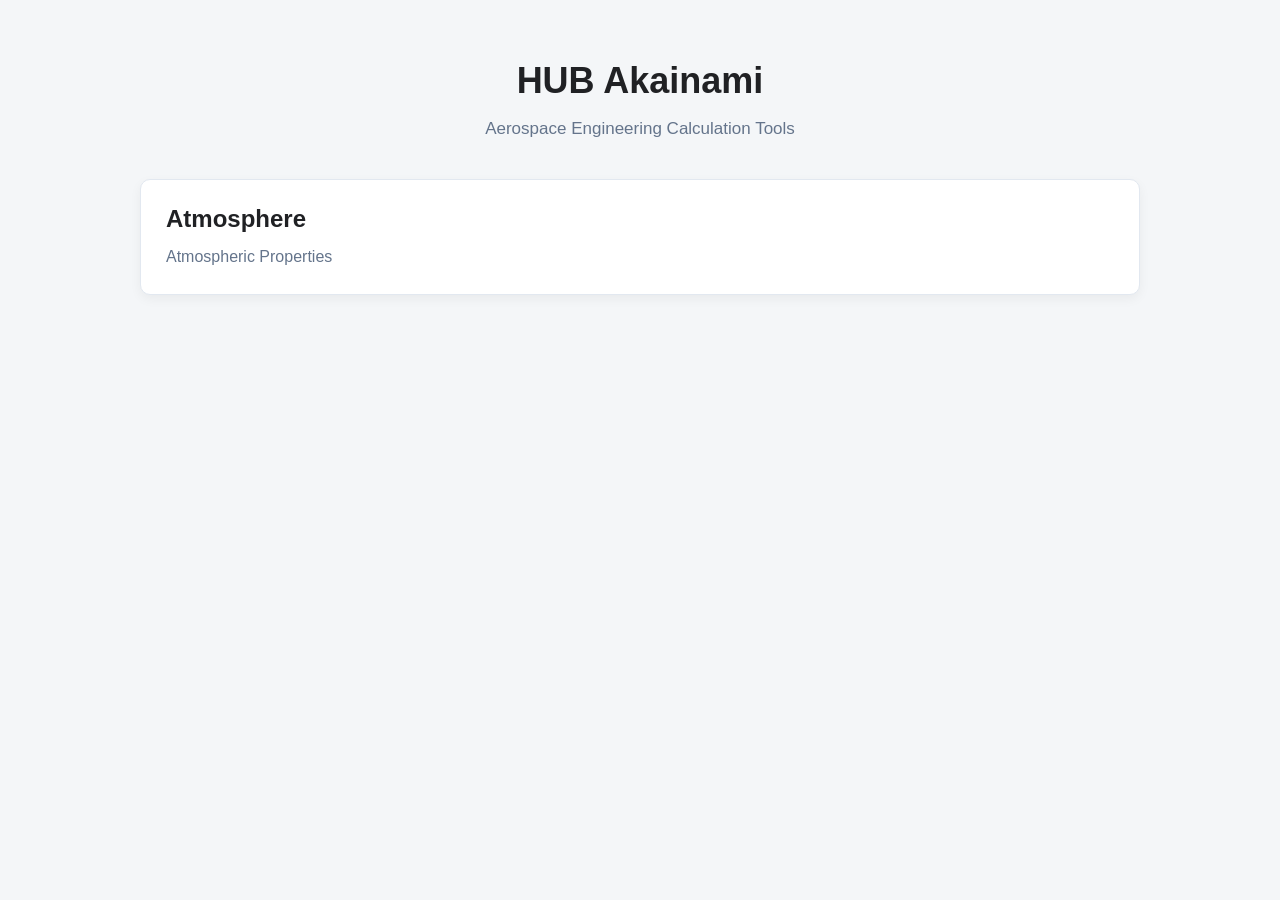
==== commit a98b260b: "Update index.html" ====
--- a/index.html
+++ b/index.html
@@ -26,11 +26,11 @@
         <header>
 
             <h1>
-                Engineering Tools
+                HUB Akainami
             </h1>
 
             <p>
-                Engineering calculation tools
+                Aerospace Engineering Calculation Tools
             </p>
 
         </header>
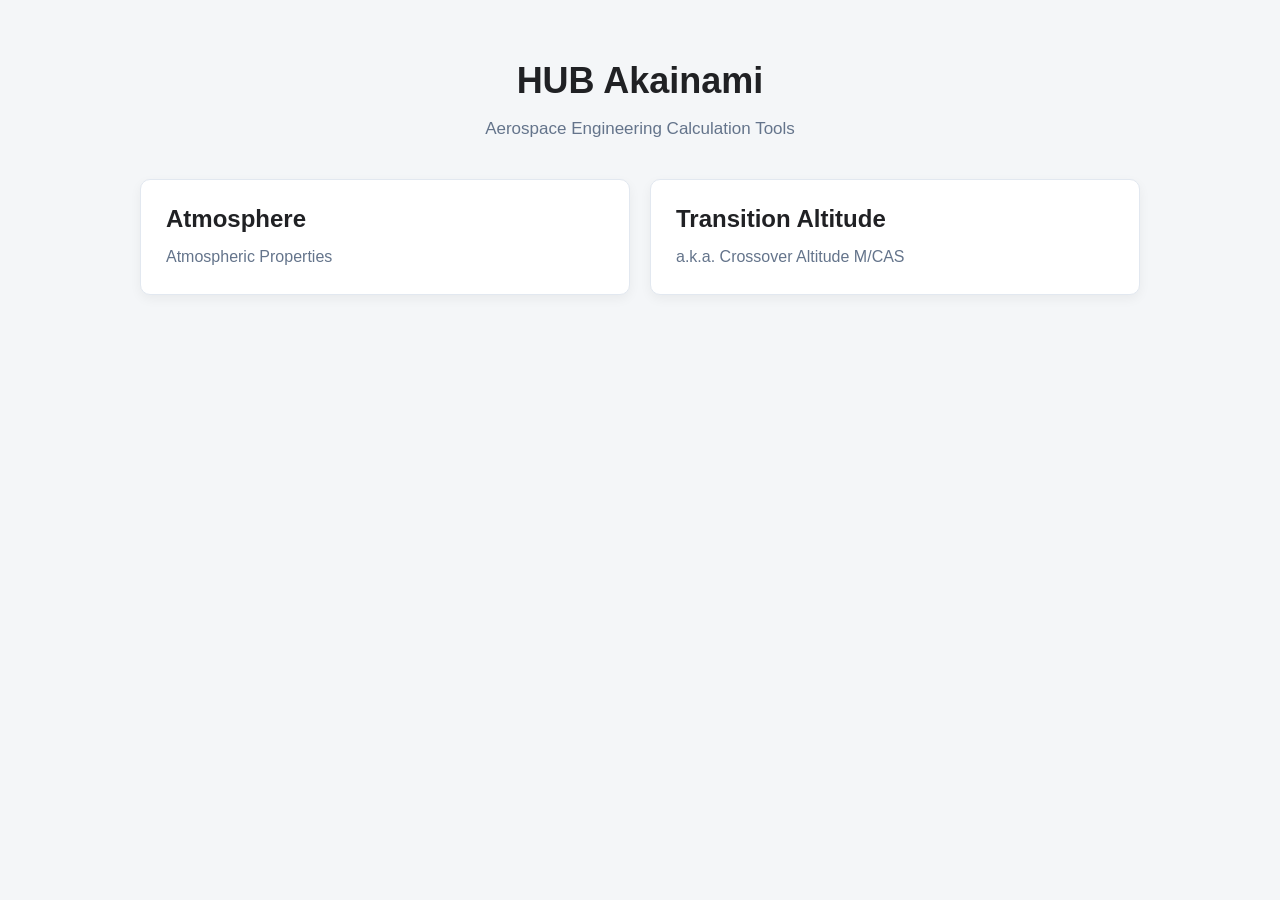
==== commit 4d363b7f: "Update index.html" ====
--- a/index.html
+++ b/index.html
@@ -2,96 +2,98 @@
 
 <html lang="en">
 
-<head>
+    <head>
 
-    <meta charset="UTF-8">
+        <meta charset="UTF-8">
 
-    <meta
-        name="viewport"
-        content="width=device-width, initial-scale=1.0">
+            <meta
+                  name="viewport"
+                  content="width=device-width, initial-scale=1.0">
 
-    <title>Engineering Tools</title>
+                <title>Engineering Tools</title>
 
-    <link rel="stylesheet" href="style.css">
+                <link rel="stylesheet" href="style.css">
 
-</head>
+                </head>
 
 
-<body>
+                <body>
 
 
-    <div class="container">
+                    <div class="container">
 
 
-        <header>
+                        <header>
 
-            <h1>
-                HUB Akainami
-            </h1>
+                            <h1>
+                                HUB Akainami
+                            </h1>
 
-            <p>
-                Aerospace Engineering Calculation Tools
-            </p>
+                            <p>
+                                Aerospace Engineering Calculation Tools
+                            </p>
 
-        </header>
+                        </header>
 
 
-        <main class="tool-grid">
+                        <main class="tool-grid">
 
 
-            <!-- ATMOSPHERE TOOL -->
+                            <!-- ATMOSPHERE TOOL -->
 
-            <a
-                href="atmosphere/index.html"
-                class="tool-card">
+                            <a
+                               href="atmosphere/index.html"
+                               class="tool-card">
 
-                <h2>
-                    Atmosphere
-                </h2>
+                                <h2>
+                                    Atmosphere
+                                </h2>
 
-                <p>
-                    Atmospheric Properties
-                </p>
+                                <p>
+                                    Atmospheric Properties
+                                </p>
 
-            </a>
+                            </a>
 
 
-            <!-- FUTURE TOOL 
+                            <!-- FUTURE TOOL -->
 
-            <div class="tool-card disabled">
+                            <a
+                               href="transitionaltitude/index.html"
+                               class="tool-card">
 
-                <h2>
-                    Performance
-                </h2>
+                                <h2>
+                                    Transition Altitude
+                                </h2>
 
-                <p>
-                    Coming soon
-                </p>
+                                <p>
+                                    a.k.a. Crossover Altitude M/CAS
+                                </p>
 
-            </div>-->
+                            </a>
 
 
-            <!-- FUTURE TOOL 
+<!-- FUTURE TOOL
 
-            <div class="tool-card disabled">
+<div class="tool-card disabled">
 
-                <h2>
-                    Flight Planning
-                </h2>
+<h2>
+Flight Planning
+</h2>
 
-                <p>
-                    Coming soon
-                </p>
+<p>
+Coming soon
+</p>
 
-            </div>-->
+</div>-->
 
 
-        </main>
+                        </main>
 
 
-    </div>
+                    </div>
 
 
-</body>
+                </body>
 
-</html>
+            </html>
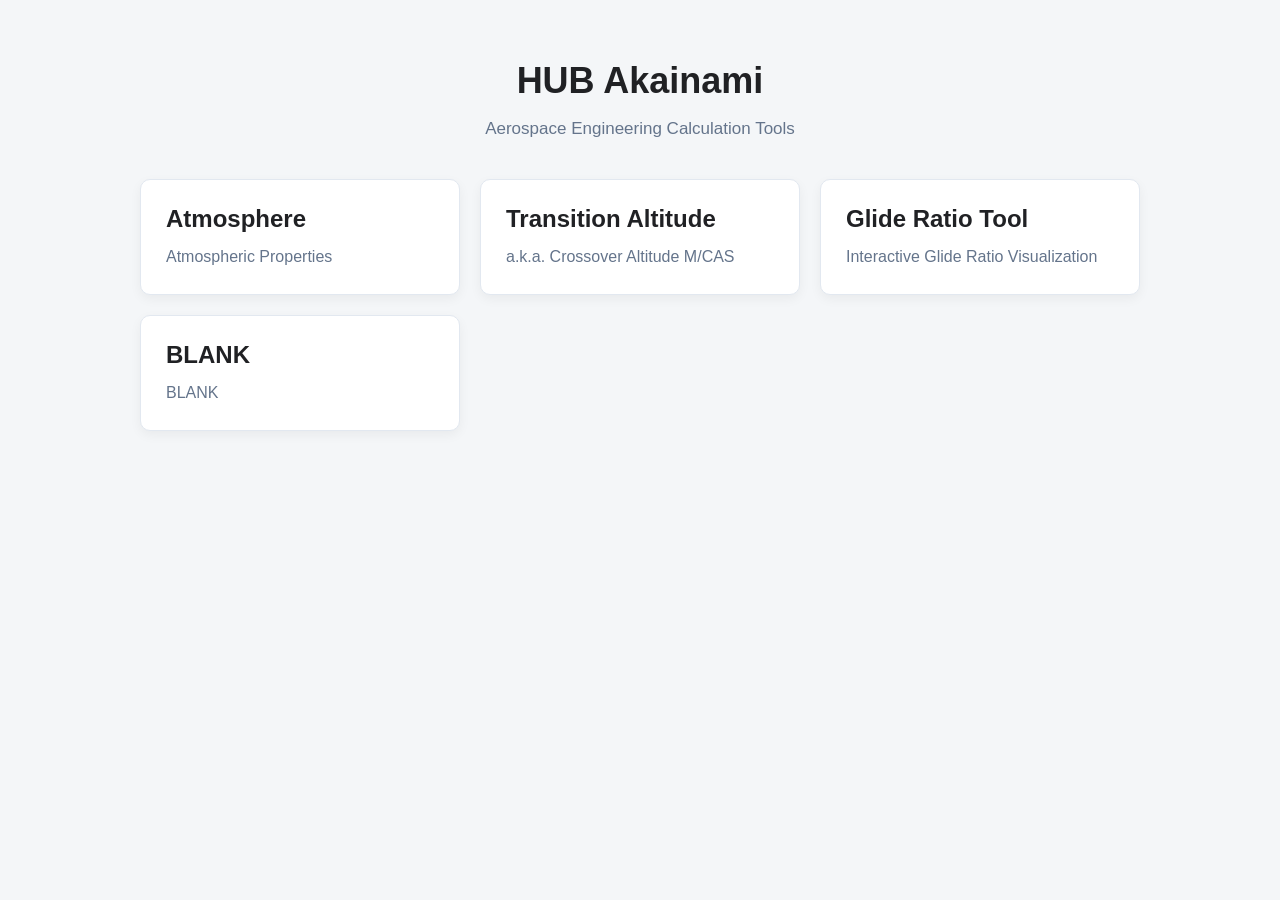
==== commit ffb6f8a5: "." ====
--- a/index.html
+++ b/index.html
@@ -56,7 +56,7 @@
                             </a>
 
 
-                            <!-- FUTURE TOOL -->
+                            <!-- TRANSITION ALTITUDE FOR M/CAS -->
 
                             <a
                                href="transitionaltitude/index.html"
@@ -73,19 +73,38 @@
                             </a>
 
 
-<!-- FUTURE TOOL
+                            <!-- GLIDE RATIO TOOL -->
 
-<div class="tool-card disabled">
+                            <a
+                               href="glideratio/index.html"
+                               class="tool-card">
 
-<h2>
-Flight Planning
-</h2>
+                                <h2>
+                                    Glide Ratio Tool
+                                </h2>
 
-<p>
-Coming soon
-</p>
+                                <p>
+                                    Interactive Glide Ratio Visualization
+                                </p>
 
-</div>-->
+                            </a>
+
+                            <!-- BLANK -->
+
+                            <a
+                               href="blankpage/index.html"
+                               class="tool-card">
+
+                                <h2>
+                                    BLANK
+                                </h2>
+
+                                <p>
+                                    BLANK
+                                </p>
+
+                            </a>
+
 
 
                         </main>
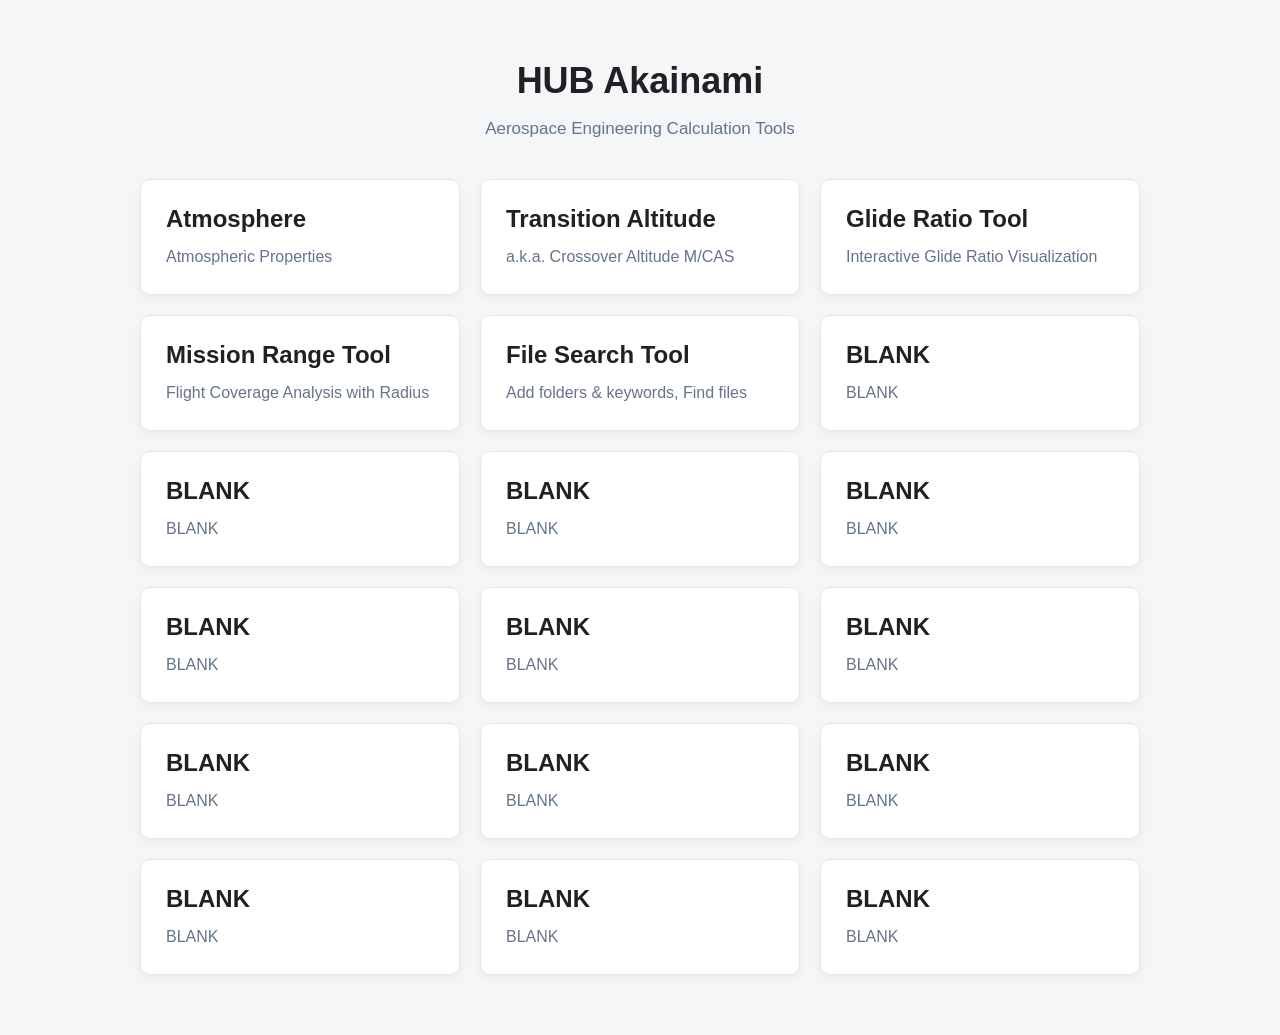
==== commit c760cef8: "Update index.html" ====
--- a/index.html
+++ b/index.html
@@ -41,68 +41,180 @@
 
                             <!-- ATMOSPHERE TOOL -->
 
-                            <a
-                               href="atmosphere/index.html"
-                               class="tool-card">
-
-                                <h2>
-                                    Atmosphere
-                                </h2>
-
-                                <p>
-                                    Atmospheric Properties
-                                </p>
+                            <a href="atmosphere/index.html"
+                               class="tool-card">
+                                <h2>Atmosphere</h2>
+                                <p>Atmospheric Properties</p>
 
                             </a>
 
 
                             <!-- TRANSITION ALTITUDE FOR M/CAS -->
 
-                            <a
-                               href="transitionaltitude/index.html"
-                               class="tool-card">
-
-                                <h2>
-                                    Transition Altitude
-                                </h2>
-
-                                <p>
-                                    a.k.a. Crossover Altitude M/CAS
-                                </p>
+                            <a href="transitionaltitude/index.html"
+                               class="tool-card">
+                                <h2>Transition Altitude</h2>
+                                <p>a.k.a. Crossover Altitude M/CAS</p>
 
                             </a>
 
 
                             <!-- GLIDE RATIO TOOL -->
 
-                            <a
-                               href="glideratio/index.html"
-                               class="tool-card">
-
-                                <h2>
-                                    Glide Ratio Tool
-                                </h2>
-
-                                <p>
-                                    Interactive Glide Ratio Visualization
-                                </p>
-
-                            </a>
-
-                            <!-- BLANK -->
-
-                            <a
-                               href="blankpage/index.html"
-                               class="tool-card">
-
-                                <h2>
-                                    BLANK
-                                </h2>
-
-                                <p>
-                                    BLANK
-                                </p>
-
+                            <a href="glideratio/index.html"
+                               class="tool-card">
+                                <h2>Glide Ratio Tool</h2>
+                                <p>Interactive Glide Ratio Visualization</p>
+
+                            </a>
+
+                            <!-- MISSION RANGE TOOL -->
+
+                            <a
+                               href="missionrange/index.html"
+                               class="tool-card">
+                                <h2>Mission Range Tool</h2>
+                                <p>Flight Coverage Analysis with Radius</p>
+                            </a>
+
+
+                            <!-- FILE SEARCH TOOL -->
+
+                            <a
+                               href="filesearchtool/index.html"
+                               class="tool-card">
+                                <h2>File Search Tool</h2>
+                                <p>Add folders & keywords, Find files</p>
+                            </a>
+
+
+                            <!-- BLANK -->
+
+                            <a
+                               href="blankpage/index.html"
+                               class="tool-card">
+                                <h2>BLANK</h2>
+                                <p>BLANK</p>
+                            </a>
+
+
+                            <!-- BLANK -->
+
+                            <a
+                               href="blankpage/index.html"
+                               class="tool-card">
+                                <h2>BLANK</h2>
+                                <p>BLANK</p>
+                            </a>
+
+
+                            <!-- BLANK -->
+
+                            <a
+                               href="blankpage/index.html"
+                               class="tool-card">
+                                <h2>BLANK</h2>
+                                <p>BLANK</p>
+                            </a>
+
+
+                            <!-- BLANK -->
+
+                            <a
+                               href="blankpage/index.html"
+                               class="tool-card">
+                                <h2>BLANK</h2>
+                                <p>BLANK</p>
+                            </a>
+
+
+                            <!-- BLANK -->
+
+                            <a
+                               href="blankpage/index.html"
+                               class="tool-card">
+                                <h2>BLANK</h2>
+                                <p>BLANK</p>
+                            </a>
+
+
+                            <!-- BLANK -->
+
+                            <a
+                               href="blankpage/index.html"
+                               class="tool-card">
+                                <h2>BLANK</h2>
+                                <p>BLANK</p>
+                            </a>
+
+
+                            <!-- BLANK -->
+
+                            <a
+                               href="blankpage/index.html"
+                               class="tool-card">
+                                <h2>BLANK</h2>
+                                <p>BLANK</p>
+                            </a>
+
+
+                            <!-- BLANK -->
+
+                            <a
+                               href="blankpage/index.html"
+                               class="tool-card">
+                                <h2>BLANK</h2>
+                                <p>BLANK</p>
+                            </a>
+
+
+                            <!-- BLANK -->
+
+                            <a
+                               href="blankpage/index.html"
+                               class="tool-card">
+                                <h2>BLANK</h2>
+                                <p>BLANK</p>
+                            </a>
+
+
+                            <!-- BLANK -->
+
+                            <a
+                               href="blankpage/index.html"
+                               class="tool-card">
+                                <h2>BLANK</h2>
+                                <p>BLANK</p>
+                            </a>
+
+
+                            <!-- BLANK -->
+
+                            <a
+                               href="blankpage/index.html"
+                               class="tool-card">
+                                <h2>BLANK</h2>
+                                <p>BLANK</p>
+                            </a>
+
+
+                            <!-- BLANK -->
+
+                            <a
+                               href="blankpage/index.html"
+                               class="tool-card">
+                                <h2>BLANK</h2>
+                                <p>BLANK</p>
+                            </a>
+
+
+                            <!-- BLANK -->
+
+                            <a
+                               href="blankpage/index.html"
+                               class="tool-card">
+                                <h2>BLANK</h2>
+                                <p>BLANK</p>
                             </a>
 
 
